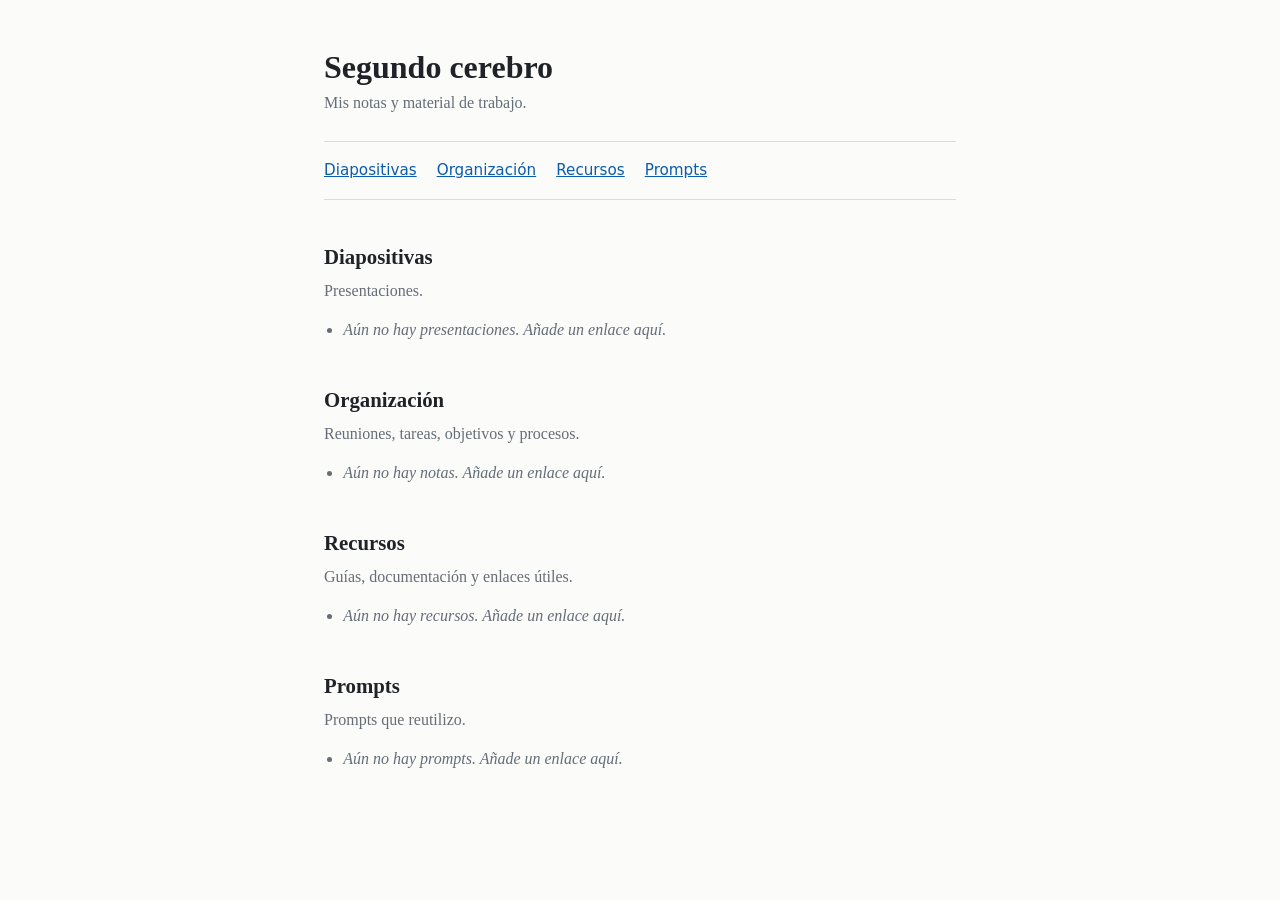
==== index.html @ 456899c6 "Add files via upload" ====
<!DOCTYPE html>
<html lang="es">
<head>
  <meta charset="UTF-8">
  <meta name="viewport" content="width=device-width, initial-scale=1">
  <title>Segundo cerebro</title>
  <style>
    :root {
      --bg: #fbfbfa;
      --text: #1f2328;
      --muted: #656d76;
      --line: #d8dce0;
      --link: #0b5cad;
    }
    @media (prefers-color-scheme: dark) {
      :root {
        --bg: #14171a;
        --text: #e6e8ea;
        --muted: #98a1aa;
        --line: #2c3238;
        --link: #6cb2f5;
      }
    }
    * { box-sizing: border-box; }
    html { scroll-behavior: smooth; }
    body {
      margin: 0;
      background: var(--bg);
      color: var(--text);
      font-family: Georgia, "Times New Roman", serif;
      line-height: 1.65;
    }
    .wrap { max-width: 42rem; margin: 0 auto; padding: 3rem 1.25rem 4rem; }
    h1 { font-size: 2rem; margin: 0 0 .25rem; line-height: 1.2; }
    .sub { margin: 0 0 1.5rem; color: var(--muted); }
    nav { display: flex; flex-wrap: wrap; gap: .5rem 1.25rem; padding: 1rem 0; border-top: 1px solid var(--line); border-bottom: 1px solid var(--line); font-family: system-ui, sans-serif; font-size: .95rem; }
    a { color: var(--link); }
    a:focus-visible { outline: 2px solid var(--link); outline-offset: 2px; }
    section { margin-top: 2.5rem; scroll-margin-top: 1rem; }
    h2 { font-size: 1.3rem; margin: 0 0 .25rem; }
    .desc { margin: 0 0 .75rem; color: var(--muted); }
    ul { margin: 0; padding-left: 1.2rem; }
    li { margin: .25rem 0; }
    .empty { color: var(--muted); font-style: italic; }
  </style>
</head>
<body>
  <main class="wrap">
    <h1>Segundo cerebro</h1>
    <p class="sub">Mis notas y material de trabajo.</p>

    <nav aria-label="Secciones">
      <a href="#diapositivas">Diapositivas</a>
      <a href="#organizacion">Organización</a>
      <a href="#recursos">Recursos</a>
      <a href="#prompts">Prompts</a>
    </nav>

    <section id="diapositivas">
      <h2>Diapositivas</h2>
      <p class="desc">Presentaciones.</p>
      <ul>
        <li class="empty">Aún no hay presentaciones. Añade un enlace aquí.</li>
        <!-- Ejemplo: <li><a href="01-diapositivas/mi-presentacion.pdf">Mi presentación</a></li> -->
      </ul>
    </section>

    <section id="organizacion">
      <h2>Organización</h2>
      <p class="desc">Reuniones, tareas, objetivos y procesos.</p>
      <ul>
        <li class="empty">Aún no hay notas. Añade un enlace aquí.</li>
      </ul>
    </section>

    <section id="recursos">
      <h2>Recursos</h2>
      <p class="desc">Guías, documentación y enlaces útiles.</p>
      <ul>
        <li class="empty">Aún no hay recursos. Añade un enlace aquí.</li>
      </ul>
    </section>

    <section id="prompts">
      <h2>Prompts</h2>
      <p class="desc">Prompts que reutilizo.</p>
      <ul>
        <li class="empty">Aún no hay prompts. Añade un enlace aquí.</li>
      </ul>
    </section>
  </main>
</body>
</html>
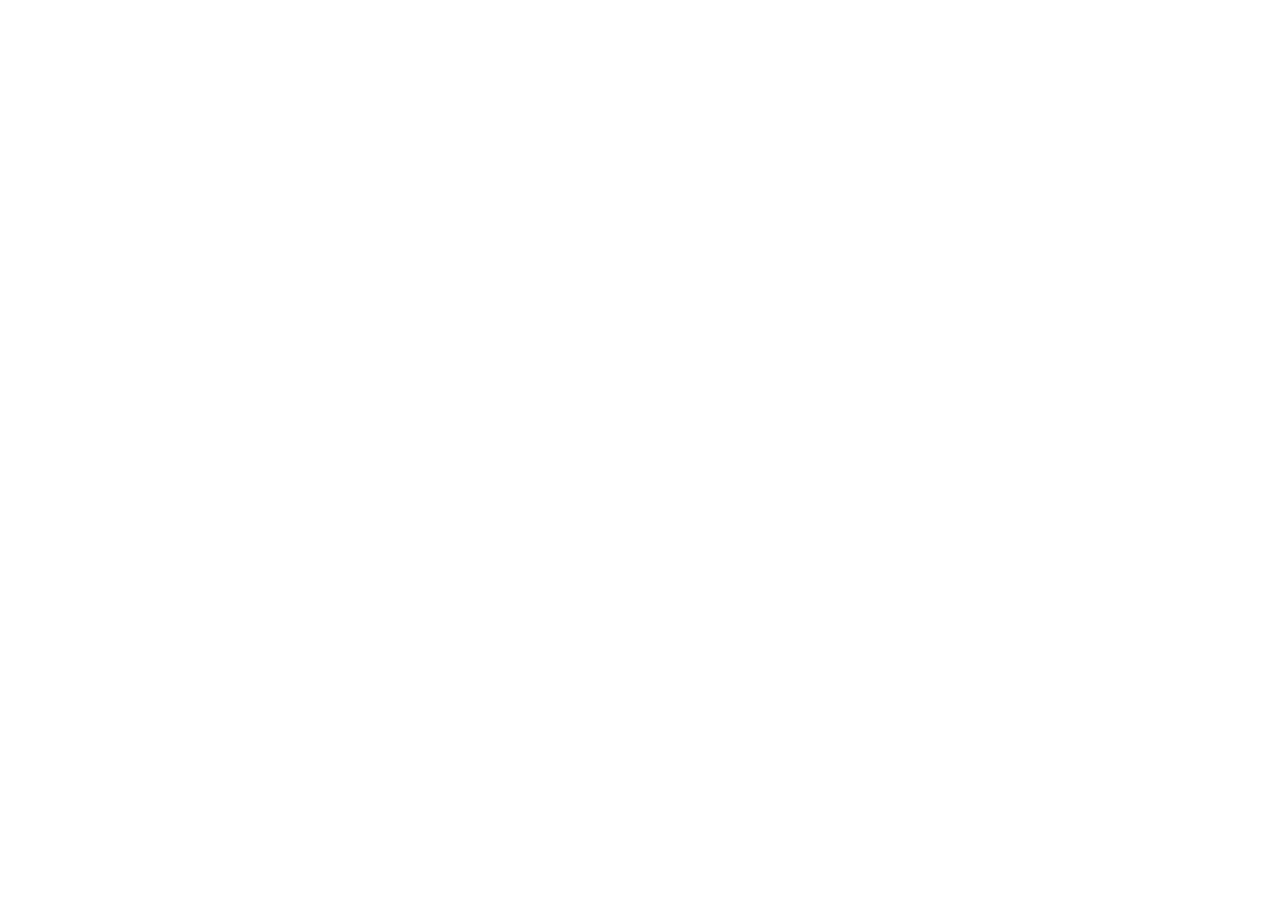
==== commit 687db0df: "Add files via upload" ====
--- a/index.html
+++ b/index.html
@@ -1,93 +1,18 @@
 <!DOCTYPE html>
-<html lang="es">
+<html lang="es" class="locked">
 <head>
   <meta charset="UTF-8">
   <meta name="viewport" content="width=device-width, initial-scale=1">
+  <meta name="robots" content="noindex, nofollow">
   <title>Segundo cerebro</title>
-  <style>
-    :root {
-      --bg: #fbfbfa;
-      --text: #1f2328;
-      --muted: #656d76;
-      --line: #d8dce0;
-      --link: #0b5cad;
-    }
-    @media (prefers-color-scheme: dark) {
-      :root {
-        --bg: #14171a;
-        --text: #e6e8ea;
-        --muted: #98a1aa;
-        --line: #2c3238;
-        --link: #6cb2f5;
-      }
-    }
-    * { box-sizing: border-box; }
-    html { scroll-behavior: smooth; }
-    body {
-      margin: 0;
-      background: var(--bg);
-      color: var(--text);
-      font-family: Georgia, "Times New Roman", serif;
-      line-height: 1.65;
-    }
-    .wrap { max-width: 42rem; margin: 0 auto; padding: 3rem 1.25rem 4rem; }
-    h1 { font-size: 2rem; margin: 0 0 .25rem; line-height: 1.2; }
-    .sub { margin: 0 0 1.5rem; color: var(--muted); }
-    nav { display: flex; flex-wrap: wrap; gap: .5rem 1.25rem; padding: 1rem 0; border-top: 1px solid var(--line); border-bottom: 1px solid var(--line); font-family: system-ui, sans-serif; font-size: .95rem; }
-    a { color: var(--link); }
-    a:focus-visible { outline: 2px solid var(--link); outline-offset: 2px; }
-    section { margin-top: 2.5rem; scroll-margin-top: 1rem; }
-    h2 { font-size: 1.3rem; margin: 0 0 .25rem; }
-    .desc { margin: 0 0 .75rem; color: var(--muted); }
-    ul { margin: 0; padding-left: 1.2rem; }
-    li { margin: .25rem 0; }
-    .empty { color: var(--muted); font-style: italic; }
-  </style>
+  <link rel="preconnect" href="https://fonts.googleapis.com">
+  <link rel="preconnect" href="https://fonts.gstatic.com" crossorigin>
+  <link href="https://fonts.googleapis.com/css2?family=Bricolage+Grotesque:opsz,wght@12..96,500..800&family=Source+Sans+3:wght@400..700&display=swap" rel="stylesheet">
+  <link rel="stylesheet" href="style.css">
 </head>
-<body>
-  <main class="wrap">
-    <h1>Segundo cerebro</h1>
-    <p class="sub">Mis notas y material de trabajo.</p>
-
-    <nav aria-label="Secciones">
-      <a href="#diapositivas">Diapositivas</a>
-      <a href="#organizacion">Organización</a>
-      <a href="#recursos">Recursos</a>
-      <a href="#prompts">Prompts</a>
-    </nav>
-
-    <section id="diapositivas">
-      <h2>Diapositivas</h2>
-      <p class="desc">Presentaciones.</p>
-      <ul>
-        <li class="empty">Aún no hay presentaciones. Añade un enlace aquí.</li>
-        <!-- Ejemplo: <li><a href="01-diapositivas/mi-presentacion.pdf">Mi presentación</a></li> -->
-      </ul>
-    </section>
-
-    <section id="organizacion">
-      <h2>Organización</h2>
-      <p class="desc">Reuniones, tareas, objetivos y procesos.</p>
-      <ul>
-        <li class="empty">Aún no hay notas. Añade un enlace aquí.</li>
-      </ul>
-    </section>
-
-    <section id="recursos">
-      <h2>Recursos</h2>
-      <p class="desc">Guías, documentación y enlaces útiles.</p>
-      <ul>
-        <li class="empty">Aún no hay recursos. Añade un enlace aquí.</li>
-      </ul>
-    </section>
-
-    <section id="prompts">
-      <h2>Prompts</h2>
-      <p class="desc">Prompts que reutilizo.</p>
-      <ul>
-        <li class="empty">Aún no hay prompts. Añade un enlace aquí.</li>
-      </ul>
-    </section>
-  </main>
+<body data-page="home" data-root="">
+  <div class="shell" id="shell"></div>
+  <noscript><p style="padding:2rem">Activa JavaScript para ver esta página.</p></noscript>
+  <script src="app.js"></script>
 </body>
 </html>
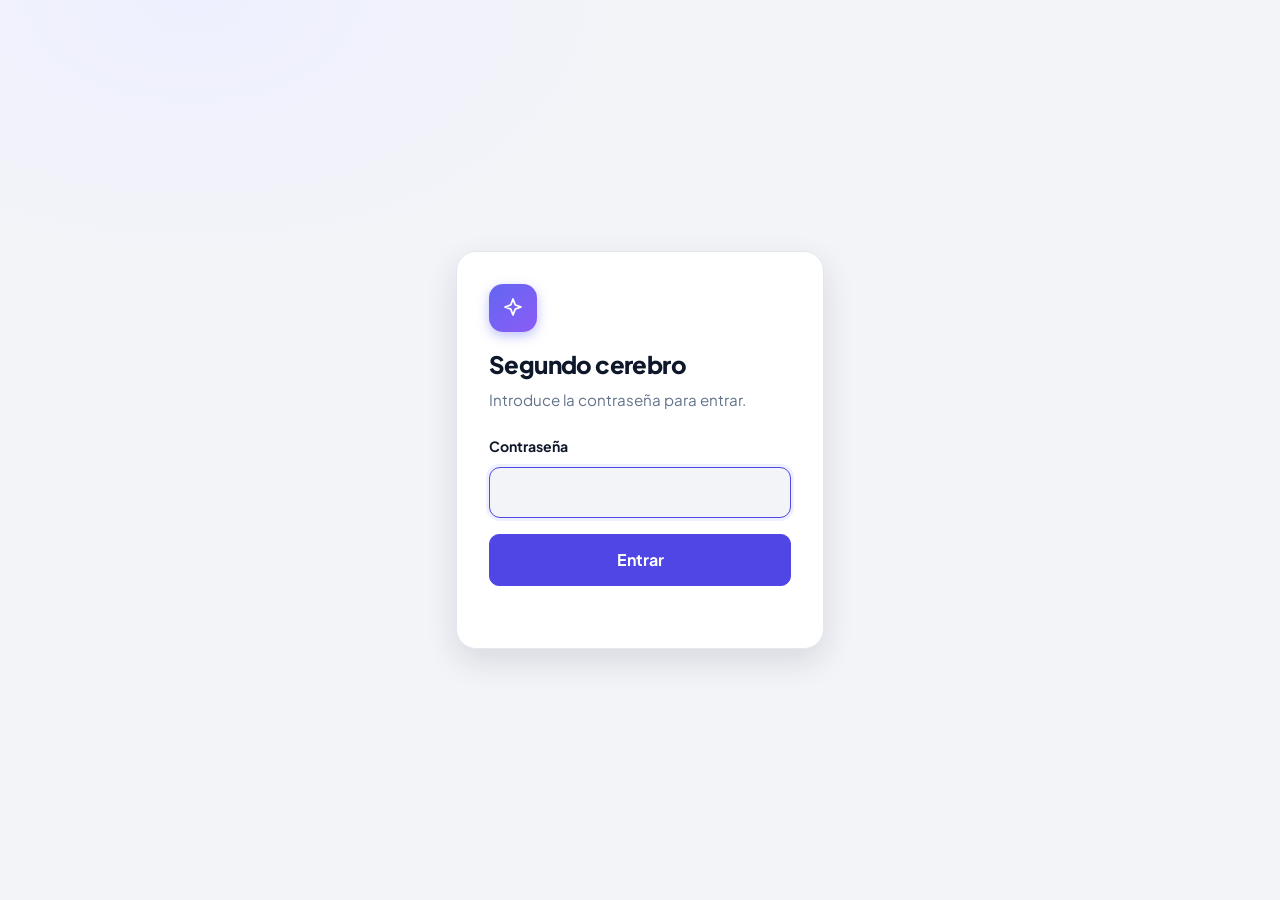
==== commit daeaad09: "Add files via upload" ====
--- a/index.html
+++ b/index.html
@@ -7,7 +7,7 @@
   <title>Segundo cerebro</title>
   <link rel="preconnect" href="https://fonts.googleapis.com">
   <link rel="preconnect" href="https://fonts.gstatic.com" crossorigin>
-  <link href="https://fonts.googleapis.com/css2?family=Bricolage+Grotesque:opsz,wght@12..96,500..800&family=Source+Sans+3:wght@400..700&display=swap" rel="stylesheet">
+  <link href="https://fonts.googleapis.com/css2?family=Plus+Jakarta+Sans:wght@400..800&display=swap" rel="stylesheet">
   <link rel="stylesheet" href="style.css">
 </head>
 <body data-page="home" data-root="">
--- a/style.css
+++ b/style.css
@@ -0,0 +1,553 @@
+:root {
+  --bg: #f3f4f8;
+  --surface: #ffffff;
+  --ink: #0f172a;
+  --muted: #64748b;
+  --line: #e4e7f0;
+  --accent: #4f46e5;
+  --accent-ink: #ffffff;
+  --accent-soft: #eef0ff;
+  --side: #0f172a;
+  --side-ink: #cbd5e1;
+  --shadow-sm: 0 1px 2px rgba(15, 23, 42, 0.05), 0 2px 6px rgba(15, 23, 42, 0.04);
+  --shadow-md: 0 12px 32px rgba(15, 23, 42, 0.12);
+  --err: #dc2626;
+  --radius: 16px;
+}
+
+@media (prefers-color-scheme: dark) {
+  :root {
+    --bg: #0b1020;
+    --surface: #141b30;
+    --ink: #e8ecf8;
+    --muted: #94a3b8;
+    --line: #232c47;
+    --accent: #818cf8;
+    --accent-ink: #0b1020;
+    --accent-soft: rgba(129, 140, 248, 0.18);
+    --side: #080c18;
+    --shadow-sm: 0 1px 2px rgba(0, 0, 0, 0.3);
+    --shadow-md: 0 12px 32px rgba(0, 0, 0, 0.45);
+    --err: #fca5a5;
+  }
+}
+
+/* Colores por sección */
+.c-diapositivas { --tone: #4f46e5; --tone-bg: #eceeff; --tone-side: #a5b4fc; }
+.c-organizacion { --tone: #0f8f84; --tone-bg: #dff5f2; --tone-side: #5eead4; }
+.c-recursos     { --tone: #c26a05; --tone-bg: #fdefd6; --tone-side: #fbbf24; }
+.c-prompts      { --tone: #db2455; --tone-bg: #fde6ec; --tone-side: #fda4af; }
+
+@media (prefers-color-scheme: dark) {
+  .c-diapositivas { --tone: #a5b4fc; --tone-bg: rgba(129, 140, 248, 0.16); }
+  .c-organizacion { --tone: #5eead4; --tone-bg: rgba(45, 212, 191, 0.14); }
+  .c-recursos     { --tone: #fbbf24; --tone-bg: rgba(251, 191, 36, 0.14); }
+  .c-prompts      { --tone: #fda4af; --tone-bg: rgba(251, 113, 133, 0.15); }
+}
+
+/* Colores por tipo de archivo */
+.ft-pdf   { --c: #dc2626; --cb: #fee2e2; }
+.ft-ppt   { --c: #ea580c; --cb: #ffedd5; }
+.ft-doc   { --c: #2563eb; --cb: #dbeafe; }
+.ft-xls   { --c: #16a34a; --cb: #dcfce7; }
+.ft-img   { --c: #9333ea; --cb: #f3e8ff; }
+.ft-vid   { --c: #db2777; --cb: #fce7f3; }
+.ft-zip   { --c: #ca8a04; --cb: #fef9c3; }
+.ft-other { --c: #475569; --cb: #e8ecf3; }
+
+@media (prefers-color-scheme: dark) {
+  .ft-pdf   { --c: #fca5a5; --cb: rgba(248, 113, 113, 0.16); }
+  .ft-ppt   { --c: #fdba74; --cb: rgba(251, 146, 60, 0.16); }
+  .ft-doc   { --c: #93c5fd; --cb: rgba(96, 165, 250, 0.16); }
+  .ft-xls   { --c: #86efac; --cb: rgba(74, 222, 128, 0.14); }
+  .ft-img   { --c: #d8b4fe; --cb: rgba(192, 132, 252, 0.16); }
+  .ft-vid   { --c: #f9a8d4; --cb: rgba(244, 114, 182, 0.16); }
+  .ft-zip   { --c: #fde047; --cb: rgba(250, 204, 21, 0.14); }
+  .ft-other { --c: #cbd5e1; --cb: rgba(148, 163, 184, 0.16); }
+}
+
+* { box-sizing: border-box; }
+
+html { background: var(--bg); }
+
+body {
+  margin: 0;
+  min-height: 100vh;
+  color: var(--ink);
+  background: var(--bg);
+  font-family: "Plus Jakarta Sans", system-ui, -apple-system, "Segoe UI", Roboto, sans-serif;
+  font-size: 1rem;
+  line-height: 1.55;
+  -webkit-font-smoothing: antialiased;
+}
+
+html.locked .shell { display: none; }
+
+.ico { display: inline-flex; flex: none; }
+.ico svg { display: block; }
+
+a:focus-visible,
+button:focus-visible,
+input:focus-visible {
+  outline: 3px solid var(--accent);
+  outline-offset: 2px;
+}
+
+/* ---------- Estructura ---------- */
+
+.shell {
+  display: grid;
+  grid-template-columns: 17rem minmax(0, 1fr);
+  min-height: 100vh;
+}
+
+.side {
+  position: sticky;
+  top: 0;
+  align-self: start;
+  height: 100vh;
+  display: flex;
+  flex-direction: column;
+  padding: 1.5rem 1rem;
+  background: var(--side);
+  color: var(--side-ink);
+}
+
+.brand {
+  display: flex;
+  align-items: center;
+  gap: 0.75rem;
+  padding: 0.25rem 0.5rem;
+  color: #fff;
+  font-weight: 800;
+  font-size: 1.1rem;
+  letter-spacing: -0.01em;
+  text-decoration: none;
+}
+
+.brand-mark {
+  display: grid;
+  place-items: center;
+  width: 2.35rem;
+  height: 2.35rem;
+  border-radius: 11px;
+  color: #fff;
+  background: linear-gradient(135deg, #6366f1, #8b5cf6);
+  box-shadow: 0 4px 12px rgba(99, 102, 241, 0.4);
+}
+
+.side nav {
+  display: flex;
+  flex-direction: column;
+  gap: 0.25rem;
+  margin-top: 2rem;
+}
+
+.side nav a {
+  display: flex;
+  align-items: center;
+  gap: 0.75rem;
+  padding: 0.7rem 0.85rem;
+  border-radius: 11px;
+  color: var(--side-ink);
+  font-size: 0.95rem;
+  font-weight: 600;
+  text-decoration: none;
+  transition: background 0.15s, color 0.15s;
+}
+
+.side nav a .ico { color: var(--tone-side); }
+
+.side nav a:hover { background: rgba(255, 255, 255, 0.07); color: #fff; }
+
+.side nav a[aria-current="page"] { background: rgba(255, 255, 255, 0.12); color: #fff; }
+
+.logout {
+  display: flex;
+  align-items: center;
+  gap: 0.6rem;
+  margin-top: auto;
+  padding: 0.65rem 0.85rem;
+  border: 0;
+  border-radius: 11px;
+  background: none;
+  color: var(--side-ink);
+  font: inherit;
+  font-size: 0.9rem;
+  font-weight: 600;
+  cursor: pointer;
+}
+
+.logout:hover { background: rgba(255, 255, 255, 0.07); color: #fff; }
+
+main {
+  width: 100%;
+  max-width: 74rem;
+  padding: 2.75rem clamp(1.25rem, 4vw, 3.5rem) 4rem;
+}
+
+h1 {
+  margin: 0 0 0.4rem;
+  font-size: clamp(1.8rem, 4vw, 2.5rem);
+  font-weight: 800;
+  line-height: 1.15;
+  letter-spacing: -0.025em;
+}
+
+.lead {
+  max-width: 38rem;
+  margin: 0 0 2rem;
+  color: var(--muted);
+  font-size: 1.05rem;
+}
+
+.crumbs {
+  display: flex;
+  align-items: center;
+  gap: 0.5rem;
+  margin-bottom: 1.25rem;
+}
+
+.back {
+  display: inline-flex;
+  align-items: center;
+  gap: 0.45rem;
+  padding: 0.45rem 0.85rem 0.45rem 0.7rem;
+  border: 1px solid var(--line);
+  border-radius: 999px;
+  background: var(--surface);
+  color: var(--muted);
+  font-size: 0.88rem;
+  font-weight: 600;
+  text-decoration: none;
+  box-shadow: var(--shadow-sm);
+}
+
+.back:hover { color: var(--ink); }
+
+.sec-title {
+  display: flex;
+  align-items: center;
+  gap: 0.6rem;
+  margin: 2.25rem 0 1rem;
+  font-size: 1.1rem;
+  font-weight: 700;
+  letter-spacing: -0.01em;
+}
+
+.sec-title .count {
+  padding: 0.1rem 0.6rem;
+  border-radius: 999px;
+  background: var(--accent-soft);
+  color: var(--accent);
+  font-size: 0.78rem;
+  font-weight: 700;
+}
+
+/* ---------- Tarjetas ---------- */
+
+.grid {
+  display: grid;
+  grid-template-columns: repeat(auto-fill, minmax(16rem, 1fr));
+  gap: 1.1rem;
+}
+
+.grid.big { grid-template-columns: repeat(auto-fit, minmax(min(20rem, 100%), 1fr)); gap: 1.25rem; }
+.grid.files { grid-template-columns: repeat(auto-fill, minmax(18rem, 1fr)); }
+.grid.prompts { grid-template-columns: repeat(auto-fill, minmax(20rem, 1fr)); align-items: start; }
+
+.card {
+  display: flex;
+  flex-direction: column;
+  gap: 0.9rem;
+  padding: 1.3rem;
+  background: var(--surface);
+  border: 1px solid var(--line);
+  border-radius: var(--radius);
+  box-shadow: var(--shadow-sm);
+  color: inherit;
+  text-decoration: none;
+  transition: transform 0.15s, box-shadow 0.15s, border-color 0.15s;
+}
+
+a.card:hover {
+  transform: translateY(-3px);
+  border-color: var(--tone, var(--accent));
+  box-shadow: var(--shadow-md);
+}
+
+.tile {
+  display: grid;
+  place-items: center;
+  width: 2.9rem;
+  height: 2.9rem;
+  border-radius: 13px;
+  background: var(--tone-bg);
+  color: var(--tone);
+}
+
+.card-title {
+  display: block;
+  font-size: 1.1rem;
+  font-weight: 700;
+  line-height: 1.3;
+  letter-spacing: -0.01em;
+}
+
+.card-desc {
+  display: block;
+  margin-top: 0.2rem;
+  color: var(--muted);
+  font-size: 0.93rem;
+}
+
+.card-foot {
+  display: flex;
+  align-items: center;
+  justify-content: space-between;
+  gap: 0.75rem;
+  margin-top: auto;
+  color: var(--muted);
+}
+
+.pill {
+  padding: 0.2rem 0.7rem;
+  border-radius: 999px;
+  background: var(--tone-bg);
+  color: var(--tone);
+  font-size: 0.8rem;
+  font-weight: 700;
+}
+
+a.card:hover .go { color: var(--tone, var(--accent)); transform: translateX(3px); }
+.go { transition: transform 0.15s, color 0.15s; }
+
+.home-card { padding: 1.6rem; gap: 1.1rem; }
+.home-card .card-title { font-size: 1.25rem; }
+
+/* Archivos */
+
+.file-card {
+  flex-direction: row;
+  align-items: center;
+  gap: 0.95rem;
+  padding: 1rem 1.1rem;
+}
+
+.ft {
+  display: grid;
+  place-items: center;
+  flex: none;
+  width: 3rem;
+  height: 3rem;
+  border-radius: 12px;
+  background: var(--cb);
+  color: var(--c);
+  font-size: 0.72rem;
+  font-weight: 800;
+  letter-spacing: 0.02em;
+}
+
+.file-info { flex: 1; min-width: 0; }
+
+.file-name {
+  display: -webkit-box;
+  overflow: hidden;
+  -webkit-line-clamp: 2;
+  -webkit-box-orient: vertical;
+  font-weight: 700;
+  font-size: 0.97rem;
+  line-height: 1.3;
+  overflow-wrap: anywhere;
+}
+
+.file-sub { display: block; margin-top: 0.15rem; color: var(--muted); font-size: 0.82rem; }
+
+.file-card .ext-ico { color: var(--muted); }
+.file-card:hover .ext-ico { color: var(--accent); }
+
+/* Enlaces */
+
+.link-card .host { font-size: 0.85rem; font-weight: 600; }
+
+.line-clamp {
+  display: -webkit-box;
+  overflow: hidden;
+  -webkit-line-clamp: 2;
+  -webkit-box-orient: vertical;
+}
+
+/* Prompts */
+
+.p-body {
+  display: -webkit-box;
+  margin: 0;
+  overflow: hidden;
+  -webkit-line-clamp: 5;
+  -webkit-box-orient: vertical;
+  color: var(--muted);
+  font-size: 0.93rem;
+  line-height: 1.6;
+  white-space: pre-wrap;
+  overflow-wrap: anywhere;
+}
+
+.prompt-card.open .p-body {
+  display: block;
+  color: var(--ink);
+}
+
+.p-actions { display: flex; align-items: center; gap: 0.5rem; margin-top: auto; }
+
+/* ---------- Buscador, botones y avisos ---------- */
+
+.searchbox { position: relative; max-width: 26rem; margin: 0 0 1.75rem; }
+
+.searchbox .ico {
+  position: absolute;
+  left: 1rem;
+  top: 50%;
+  transform: translateY(-50%);
+  color: var(--muted);
+  pointer-events: none;
+}
+
+.search {
+  width: 100%;
+  padding: 0.8rem 1rem 0.8rem 2.8rem;
+  border: 1px solid var(--line);
+  border-radius: 12px;
+  background: var(--surface);
+  color: var(--ink);
+  font: inherit;
+  font-size: 0.98rem;
+  box-shadow: var(--shadow-sm);
+}
+
+.search:focus { outline: none; border-color: var(--accent); box-shadow: 0 0 0 3px var(--accent-soft); }
+
+.btn {
+  display: inline-flex;
+  align-items: center;
+  gap: 0.45rem;
+  padding: 0.5rem 0.9rem;
+  border: 1px solid var(--line);
+  border-radius: 10px;
+  background: var(--surface);
+  color: var(--ink);
+  font: inherit;
+  font-size: 0.88rem;
+  font-weight: 700;
+  cursor: pointer;
+  transition: background 0.15s, border-color 0.15s;
+}
+
+.btn:hover { border-color: var(--accent); }
+
+.btn.primary { background: var(--accent); border-color: var(--accent); color: var(--accent-ink); }
+.btn.primary:hover { filter: brightness(1.08); }
+.btn.ghost { border-color: transparent; background: transparent; color: var(--muted); }
+.btn.ghost:hover { color: var(--ink); background: var(--accent-soft); }
+.btn.done { background: #16a34a; border-color: #16a34a; color: #fff; }
+
+.hidden { display: none !important; }
+
+.empty {
+  display: flex;
+  flex-direction: column;
+  align-items: flex-start;
+  gap: 0.6rem;
+  max-width: 36rem;
+  padding: 1.5rem;
+  border: 2px dashed var(--line);
+  border-radius: var(--radius);
+  color: var(--muted);
+}
+
+.empty .tile { background: var(--accent-soft); color: var(--accent); }
+.empty p { margin: 0; color: var(--ink); }
+
+code {
+  padding: 0.1rem 0.4rem;
+  border-radius: 6px;
+  background: var(--accent-soft);
+  color: var(--accent);
+  font-family: ui-monospace, SFMono-Regular, Menlo, Consolas, monospace;
+  font-size: 0.88em;
+}
+
+/* ---------- Contraseña ---------- */
+
+.gate {
+  display: grid;
+  place-items: center;
+  min-height: 100vh;
+  padding: 1.5rem;
+  background:
+    radial-gradient(40rem 24rem at 15% 0%, var(--accent-soft), transparent 70%),
+    var(--bg);
+}
+
+.gate-box {
+  display: flex;
+  flex-direction: column;
+  gap: 0.6rem;
+  width: min(23rem, 100%);
+  padding: 2rem;
+  background: var(--surface);
+  border: 1px solid var(--line);
+  border-radius: 20px;
+  box-shadow: var(--shadow-md);
+}
+
+.gate-box .brand-mark { width: 3rem; height: 3rem; border-radius: 14px; margin-bottom: 0.6rem; }
+.gate-box h1 { margin: 0; font-size: 1.5rem; }
+.gate-box .sub { margin: 0 0 0.9rem; color: var(--muted); font-size: 0.95rem; }
+.gate-box label { font-size: 0.88rem; font-weight: 700; }
+
+.gate-box input {
+  padding: 0.75rem 0.9rem;
+  border: 1px solid var(--line);
+  border-radius: 11px;
+  background: var(--bg);
+  color: var(--ink);
+  font: inherit;
+}
+
+.gate-box input:focus { outline: none; border-color: var(--accent); box-shadow: 0 0 0 3px var(--accent-soft); }
+
+.gate-box .btn { justify-content: center; padding: 0.8rem 1rem; font-size: 1rem; margin-top: 0.4rem; }
+
+.gate-err { min-height: 1.4em; margin: 0; color: var(--err); font-size: 0.9rem; font-weight: 600; }
+
+/* ---------- Móvil ---------- */
+
+@media (max-width: 860px) {
+  .shell { grid-template-columns: minmax(0, 1fr); }
+
+  .side {
+    position: static;
+    height: auto;
+    flex-direction: row;
+    flex-wrap: wrap;
+    align-items: center;
+    gap: 0.75rem;
+    padding: 0.9rem 1rem;
+  }
+
+  .side nav {
+    order: 3;
+    flex-direction: row;
+    width: 100%;
+    margin: 0;
+    padding-bottom: 0.1rem;
+    overflow-x: auto;
+  }
+
+  .side nav a { flex: none; padding: 0.55rem 0.8rem; }
+
+  .logout { margin: 0 0 0 auto; padding: 0.5rem; }
+  .logout .label { display: none; }
+
+  main { padding-top: 1.75rem; }
+}
